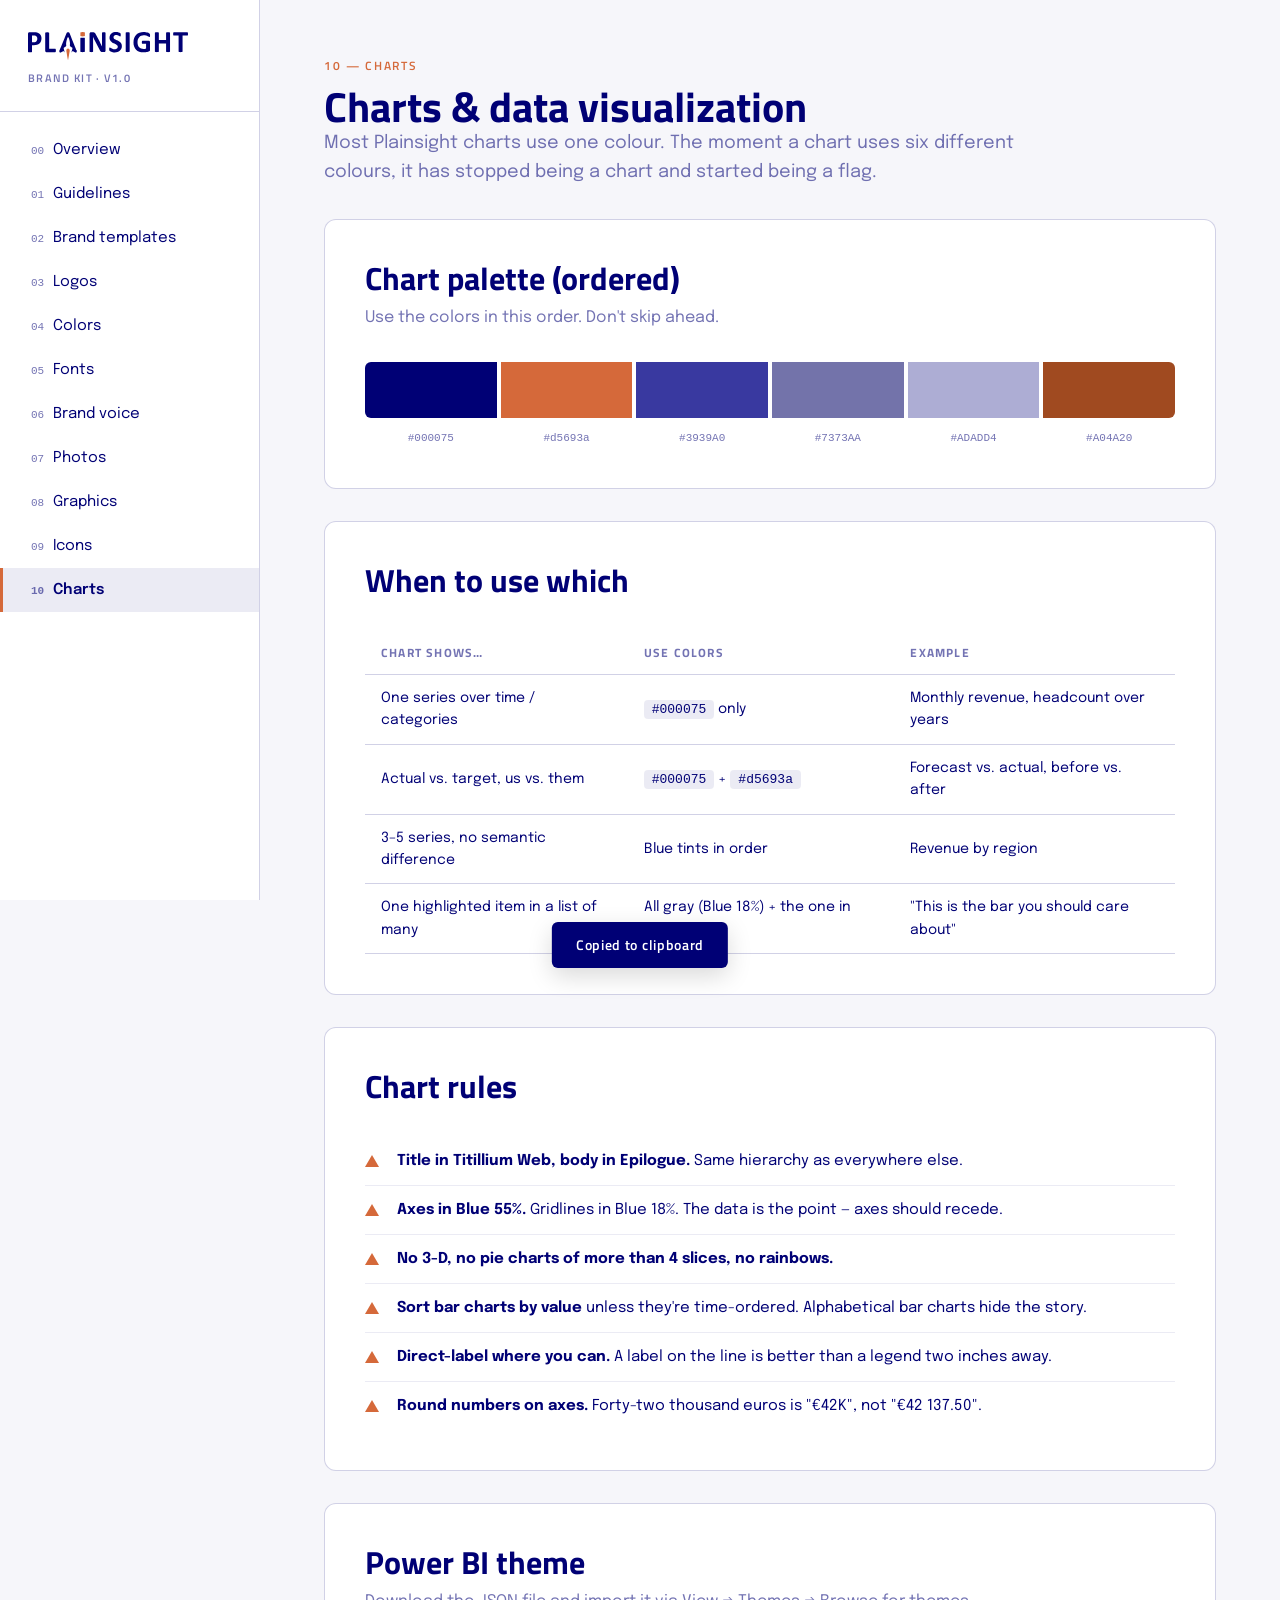
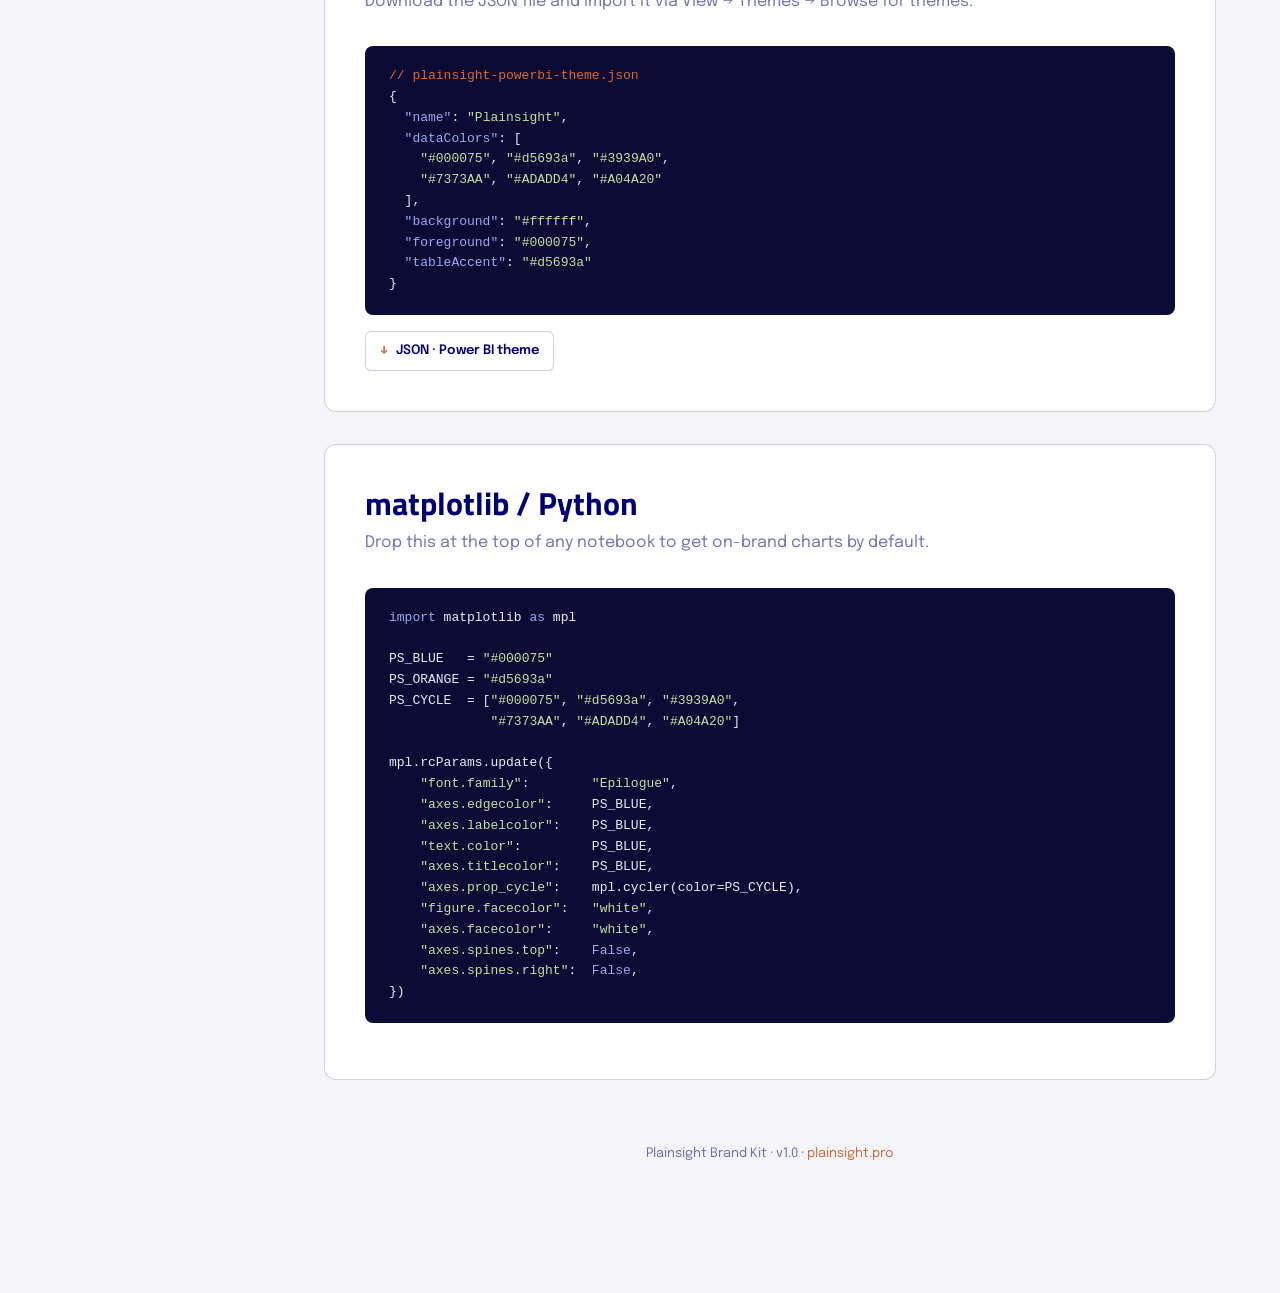
==== charts.html @ 7afa174c "Initial commit — Plainsight Brand Kit v1.0 Self-contained static site with 11 pages (overview, guide" ====
<!doctype html>
<html lang="en">
<head>
<meta charset="utf-8">
<meta name="viewport" content="width=device-width, initial-scale=1">
<title>Charts · Plainsight Brand Kit</title>
<link rel="preconnect" href="https://fonts.googleapis.com">
<link rel="preconnect" href="https://fonts.gstatic.com" crossorigin>
<link href="https://fonts.googleapis.com/css2?family=Titillium+Web:wght@400;600;700&family=Epilogue:wght@400;500;600;700&display=swap" rel="stylesheet">
<link rel="stylesheet" href="css/style.css">
<link rel="icon" href="assets/logos/plainsight-logo-blue.svg">
</head>
<body>
<div class="shell">

  <aside>
    <div class="brand">
      <a href="index.html"><img src="assets/logos/plainsight-logo-blue.svg" alt="Plainsight"></a>
      <small>Brand Kit · v1.0</small>
    </div>
    <nav>
        <a href="index.html"><span class="nav-num">00</span>Overview</a>
        <a href="guidelines.html"><span class="nav-num">01</span>Guidelines</a>
        <a href="templates.html"><span class="nav-num">02</span>Brand templates</a>
        <a href="logos.html"><span class="nav-num">03</span>Logos</a>
        <a href="colors.html"><span class="nav-num">04</span>Colors</a>
        <a href="fonts.html"><span class="nav-num">05</span>Fonts</a>
        <a href="voice.html"><span class="nav-num">06</span>Brand voice</a>
        <a href="photos.html"><span class="nav-num">07</span>Photos</a>
        <a href="graphics.html"><span class="nav-num">08</span>Graphics</a>
        <a href="icons.html"><span class="nav-num">09</span>Icons</a>
        <a href="charts.html" class="active"><span class="nav-num">10</span>Charts</a>
    </nav>
  </aside>

  <main>

    <span class="eyebrow">10 — Charts</span>
    <h1>Charts &amp; data visualization</h1>
    <p class="lead">Most Plainsight charts use one colour. The moment a chart uses six different colours, it has stopped being a chart and started being a flag.</p>

    <section>
      <div class="section-head">
        <h2>Chart palette (ordered)</h2>
        <p>Use the colors in this order. Don't skip ahead.</p>
      </div>

      <div class="chart-strip">
        <div style="background: #000075;"></div>
        <div style="background: #d5693a;"></div>
        <div style="background: #3939A0;"></div>
        <div style="background: #7373AA;"></div>
        <div style="background: #ADADD4;"></div>
        <div style="background: #A04A20;"></div>
      </div>
      <div class="chart-strip-labels">
        <div class="seq-label">#000075</div>
        <div class="seq-label">#d5693a</div>
        <div class="seq-label">#3939A0</div>
        <div class="seq-label">#7373AA</div>
        <div class="seq-label">#ADADD4</div>
        <div class="seq-label">#A04A20</div>
      </div>
    </section>

    <section>
      <div class="section-head">
        <h2>When to use which</h2>
      </div>

      <table class="brand-table">
        <thead><tr><th>Chart shows…</th><th>Use colors</th><th>Example</th></tr></thead>
        <tbody>
          <tr><td>One series over time / categories</td><td><code>#000075</code> only</td><td>Monthly revenue, headcount over years</td></tr>
          <tr><td>Actual vs. target, us vs. them</td><td><code>#000075</code> + <code>#d5693a</code></td><td>Forecast vs. actual, before vs. after</td></tr>
          <tr><td>3–5 series, no semantic difference</td><td>Blue tints in order</td><td>Revenue by region</td></tr>
          <tr><td>One highlighted item in a list of many</td><td>All gray (Blue 18%) + the one in Orange</td><td>"This is the bar you should care about"</td></tr>
        </tbody>
      </table>
    </section>

    <section>
      <div class="section-head">
        <h2>Chart rules</h2>
      </div>

      <ul class="rules">
        <li><b>Title in Titillium Web, body in Epilogue.</b> Same hierarchy as everywhere else.</li>
        <li><b>Axes in Blue 55%.</b> Gridlines in Blue 18%. The data is the point — axes should recede.</li>
        <li><b>No 3-D, no pie charts of more than 4 slices, no rainbows.</b></li>
        <li><b>Sort bar charts by value</b> unless they're time-ordered. Alphabetical bar charts hide the story.</li>
        <li><b>Direct-label where you can.</b> A label on the line is better than a legend two inches away.</li>
        <li><b>Round numbers on axes.</b> Forty-two thousand euros is "€42K", not "€42 137.50".</li>
      </ul>
    </section>

    <section>
      <div class="section-head">
        <h2>Power BI theme</h2>
        <p>Download the JSON file and import it via View → Themes → Browse for themes.</p>
      </div>

      <pre><span class="c">// plainsight-powerbi-theme.json</span>
{
  <span class="k">"name"</span>: <span class="s">"Plainsight"</span>,
  <span class="k">"dataColors"</span>: [
    <span class="s">"#000075"</span>, <span class="s">"#d5693a"</span>, <span class="s">"#3939A0"</span>,
    <span class="s">"#7373AA"</span>, <span class="s">"#ADADD4"</span>, <span class="s">"#A04A20"</span>
  ],
  <span class="k">"background"</span>: <span class="s">"#ffffff"</span>,
  <span class="k">"foreground"</span>: <span class="s">"#000075"</span>,
  <span class="k">"tableAccent"</span>: <span class="s">"#d5693a"</span>
}</pre>

      <div class="download-row">
        <a class="dl-chip" href="assets/templates/plainsight-powerbi-theme.json" download>JSON · Power BI theme</a>
      </div>
    </section>

    <section>
      <div class="section-head">
        <h2>matplotlib / Python</h2>
        <p>Drop this at the top of any notebook to get on-brand charts by default.</p>
      </div>

      <pre><span class="k">import</span> matplotlib <span class="k">as</span> mpl

PS_BLUE   = <span class="s">"#000075"</span>
PS_ORANGE = <span class="s">"#d5693a"</span>
PS_CYCLE  = [<span class="s">"#000075"</span>, <span class="s">"#d5693a"</span>, <span class="s">"#3939A0"</span>,
             <span class="s">"#7373AA"</span>, <span class="s">"#ADADD4"</span>, <span class="s">"#A04A20"</span>]

mpl.rcParams.update({
    <span class="s">"font.family"</span>:        <span class="s">"Epilogue"</span>,
    <span class="s">"axes.edgecolor"</span>:     PS_BLUE,
    <span class="s">"axes.labelcolor"</span>:    PS_BLUE,
    <span class="s">"text.color"</span>:         PS_BLUE,
    <span class="s">"axes.titlecolor"</span>:    PS_BLUE,
    <span class="s">"axes.prop_cycle"</span>:    mpl.cycler(color=PS_CYCLE),
    <span class="s">"figure.facecolor"</span>:   <span class="s">"white"</span>,
    <span class="s">"axes.facecolor"</span>:     <span class="s">"white"</span>,
    <span class="s">"axes.spines.top"</span>:    <span class="k">False</span>,
    <span class="s">"axes.spines.right"</span>:  <span class="k">False</span>,
})</pre>
    </section>

    <footer>
      Plainsight Brand Kit · v1.0 ·
      <a href="https://www.plainsight.pro" target="_blank" rel="noopener">plainsight.pro</a>
    </footer>
  </main>
</div>

<div class="toast" id="toast">Copied to clipboard</div>

<script>
  // Click-to-copy hex codes
  document.querySelectorAll('.swatch .hex').forEach(el => {
    el.addEventListener('click', async () => {
      const text = el.textContent.trim();
      try {
        await navigator.clipboard.writeText(text);
      } catch (e) {
        const ta = document.createElement('textarea');
        ta.value = text;
        document.body.appendChild(ta);
        ta.select();
        document.execCommand('copy');
        ta.remove();
      }
      const toast = document.getElementById('toast');
      toast.textContent = 'Copied ' + text;
      toast.classList.add('show');
      setTimeout(() => toast.classList.remove('show'), 1400);
    });
  });
</script>

</body>
</html>
---- css/style.css ----
/* ============================================================
   Plainsight Brand Kit — shared styles
   ============================================================ */

:root {
  --ps-blue: #000075;
  --ps-orange: #d5693a;
  --ps-cream: #fcf8f3;
  --ps-mist: #f6f6fa;
  --ps-white: #ffffff;
  --ps-blue-55: rgba(0, 0, 117, 0.55);
  --ps-blue-18: rgba(0, 0, 117, 0.18);
  --ps-blue-08: rgba(0, 0, 117, 0.08);
  --font-head: "Titillium Web", "Segoe UI", Arial, sans-serif;
  --font-body: "Epilogue", "Segoe UI", Arial, sans-serif;
  --font-mono: "SF Mono", "Menlo", "Consolas", monospace;
}

* { box-sizing: border-box; }
html, body { margin: 0; padding: 0; }

body {
  font-family: var(--font-body);
  color: var(--ps-blue);
  background: var(--ps-mist);
  font-size: 16px;
  line-height: 1.6;
  -webkit-font-smoothing: antialiased;
}

/* ---------- layout shell ---------- */
.shell {
  display: grid;
  grid-template-columns: 260px 1fr;
  min-height: 100vh;
}

aside {
  background: var(--ps-white);
  border-right: 1px solid var(--ps-blue-18);
  padding: 32px 0;
  position: sticky;
  top: 0;
  height: 100vh;
  overflow-y: auto;
}

aside .brand {
  padding: 0 28px 24px;
  border-bottom: 1px solid var(--ps-blue-18);
  margin-bottom: 16px;
}

aside .brand a { display: block; text-decoration: none; }
aside .brand img { width: 160px; display: block; }
aside .brand small {
  display: block;
  font-family: var(--font-head);
  font-size: 11px;
  font-weight: 600;
  letter-spacing: 0.12em;
  text-transform: uppercase;
  color: var(--ps-blue-55);
  margin-top: 10px;
}

aside nav a {
  display: block;
  padding: 10px 28px;
  color: var(--ps-blue);
  text-decoration: none;
  font-size: 15px;
  border-left: 3px solid transparent;
  transition: background 0.15s, border-color 0.15s;
}
aside nav a:hover { background: var(--ps-blue-08); }
aside nav a.active {
  background: var(--ps-blue-08);
  border-left-color: var(--ps-orange);
  font-weight: 600;
}
aside nav .nav-num {
  display: inline-block;
  width: 22px;
  font-family: var(--font-mono);
  font-size: 11px;
  color: var(--ps-blue-55);
}

main {
  padding: 56px 64px 96px;
  max-width: 1100px;
}

/* ---------- typography ---------- */
h1, h2, h3, h4, h5, h6 {
  font-family: var(--font-head);
  color: var(--ps-blue);
  margin: 0;
  font-weight: 700;
}
h1 { font-size: 42px; line-height: 1.1; }
h2 { font-size: 32px; line-height: 1.15; }
h3 { font-size: 24px; line-height: 1.2; }
h4 { font-size: 20px; line-height: 1.25; }

p { margin: 0 0 16px; }
a { color: var(--ps-orange); }
a:hover { text-decoration: none; }

.lead {
  font-size: 18px;
  color: var(--ps-blue-55);
  margin-bottom: 32px;
  max-width: 720px;
}

.eyebrow {
  font-family: var(--font-head);
  font-size: 12px;
  font-weight: 600;
  letter-spacing: 0.14em;
  text-transform: uppercase;
  color: var(--ps-orange);
  display: block;
  margin-bottom: 8px;
}

/* ---------- section ---------- */
section {
  background: var(--ps-white);
  border-radius: 12px;
  padding: 40px;
  margin-bottom: 32px;
  border: 1px solid var(--ps-blue-18);
}
.section-head { margin-bottom: 32px; }
.section-head h2 { margin-bottom: 8px; }
.section-head p { color: var(--ps-blue-55); max-width: 720px; }

/* ---------- grids ---------- */
.grid { display: grid; gap: 20px; }
.grid-2 { grid-template-columns: repeat(2, 1fr); }
.grid-3 { grid-template-columns: repeat(3, 1fr); }
.grid-4 { grid-template-columns: repeat(4, 1fr); }
@media (max-width: 900px) {
  .grid-3, .grid-4 { grid-template-columns: repeat(2, 1fr); }
  main { padding: 32px; }
  .shell { grid-template-columns: 1fr; }
  aside { position: static; height: auto; }
}

/* ---------- color swatches ---------- */
.swatch {
  border-radius: 10px;
  overflow: hidden;
  border: 1px solid var(--ps-blue-18);
  background: var(--ps-white);
}
.swatch .chip { height: 140px; }
.swatch .meta { padding: 16px 18px; }
.swatch .name { font-family: var(--font-head); font-weight: 700; font-size: 16px; margin-bottom: 4px; }
.swatch .hex {
  font-family: var(--font-mono);
  font-size: 13px;
  color: var(--ps-blue-55);
  cursor: copy;
  user-select: all;
}
.swatch .role { font-size: 13px; color: var(--ps-blue-55); margin-top: 6px; line-height: 1.4; }

/* ---------- card panels ---------- */
.card {
  border: 1px solid var(--ps-blue-18);
  border-radius: 10px;
  padding: 32px;
  background: var(--ps-white);
}
.card-cream { background: var(--ps-cream); }
.card-mist { background: var(--ps-mist); }
.card-blue { background: var(--ps-blue); color: var(--ps-white); border-color: var(--ps-blue); }

/* ---------- logo display ---------- */
.logo-card {
  border: 1px solid var(--ps-blue-18);
  border-radius: 10px;
  padding: 32px;
  display: flex;
  flex-direction: column;
  align-items: center;
  justify-content: center;
  gap: 16px;
  min-height: 220px;
  text-align: center;
}
.logo-card.on-blue { background: var(--ps-blue); color: var(--ps-white); border-color: var(--ps-blue); }
.logo-card.on-cream { background: var(--ps-cream); }
.logo-card.on-white { background: var(--ps-white); }
.logo-card.on-mist { background: var(--ps-mist); }
.logo-card img { max-width: 220px; height: auto; }
.logo-card .label {
  font-family: var(--font-head);
  font-size: 12px;
  font-weight: 600;
  letter-spacing: 0.12em;
  text-transform: uppercase;
  color: inherit;
  opacity: 0.7;
}

/* ---------- type spec ---------- */
.type-spec {
  border: 1px solid var(--ps-blue-18);
  border-radius: 10px;
  padding: 28px;
  margin-bottom: 16px;
}
.type-spec .label-row {
  display: flex;
  gap: 28px;
  margin-bottom: 16px;
  font-size: 12px;
  color: var(--ps-blue-55);
}
.type-spec .label-row b { display: block; font-weight: 600; color: var(--ps-blue); margin-bottom: 2px; }
.type-spec.head-sample .sample { font-family: var(--font-head); font-weight: 700; color: var(--ps-blue); }
.type-spec.body-sample .sample { font-family: var(--font-body); color: var(--ps-blue); }
.type-spec.body-sample .sample.italic { font-style: italic; }

/* ---------- graphics ---------- */
.graphic-card {
  border: 1px solid var(--ps-blue-18);
  border-radius: 10px;
  padding: 32px;
  background: var(--ps-cream);
  display: flex;
  align-items: center;
  justify-content: center;
  min-height: 240px;
}
.graphic-card.dark { background: var(--ps-blue); }
.graphic-card.white { background: var(--ps-white); }
.graphic-card img { max-height: 180px; max-width: 100%; }
.graphic-card.tri img { max-height: 140px; }
.graphic-caption {
  font-family: var(--font-head);
  font-size: 12px;
  font-weight: 600;
  letter-spacing: 0.1em;
  text-transform: uppercase;
  color: var(--ps-blue-55);
  text-align: center;
  margin-top: 12px;
}

/* ---------- rules list ---------- */
ul.rules { padding-left: 0; list-style: none; margin: 0; }
ul.rules li {
  position: relative;
  padding: 12px 0 12px 32px;
  border-bottom: 1px solid var(--ps-blue-08);
  font-size: 15px;
}
ul.rules li:last-child { border-bottom: none; }
ul.rules li::before {
  content: "";
  position: absolute;
  left: 0;
  top: 18px;
  width: 0;
  height: 0;
  border-left: 7px solid transparent;
  border-right: 7px solid transparent;
  border-bottom: 12px solid var(--ps-orange);
}
ul.rules li b { color: var(--ps-blue); font-weight: 700; }

/* ---------- do / dont ---------- */
.dodont { display: grid; grid-template-columns: 1fr 1fr; gap: 16px; }
.dodont .col { border-radius: 10px; padding: 24px; }
.dodont .col.do { background: rgba(0, 0, 117, 0.04); border-left: 4px solid var(--ps-blue); }
.dodont .col.dont { background: rgba(213, 105, 58, 0.06); border-left: 4px solid var(--ps-orange); }
.dodont h4 {
  font-size: 14px;
  text-transform: uppercase;
  letter-spacing: 0.1em;
  margin-bottom: 12px;
}
.dodont .do h4 { color: var(--ps-blue); }
.dodont .dont h4 { color: var(--ps-orange); }
.dodont ul { margin: 0; padding-left: 18px; font-size: 14px; }
.dodont li { margin-bottom: 6px; }

/* ---------- brand voice ---------- */
.voice-pair {
  display: grid;
  grid-template-columns: 1fr 1fr;
  gap: 0;
  border: 1px solid var(--ps-blue-18);
  border-radius: 10px;
  overflow: hidden;
  margin-bottom: 16px;
}
.voice-pair > div { padding: 20px 24px; }
.voice-pair .we-do { background: var(--ps-white); border-right: 1px solid var(--ps-blue-18); }
.voice-pair .we-dont { background: var(--ps-mist); }
.voice-pair .tag {
  font-family: var(--font-head);
  font-size: 11px;
  font-weight: 700;
  letter-spacing: 0.14em;
  text-transform: uppercase;
  display: block;
  margin-bottom: 8px;
}
.voice-pair .we-do .tag { color: var(--ps-blue); }
.voice-pair .we-dont .tag { color: var(--ps-orange); }
.voice-pair p { margin: 0; font-size: 15px; }
.voice-pair p.example { color: var(--ps-blue-55); font-style: italic; margin-top: 6px; }

/* ---------- charts ---------- */
.chart-strip {
  display: flex;
  gap: 4px;
  height: 56px;
  border-radius: 6px;
  overflow: hidden;
  margin-bottom: 12px;
}
.chart-strip > div { flex: 1; }
.chart-strip-labels { display: flex; gap: 4px; }
.chart-strip-labels .seq-label {
  font-family: var(--font-mono);
  font-size: 11px;
  color: var(--ps-blue-55);
  flex: 1;
  text-align: center;
}

/* ---------- table ---------- */
table.brand-table {
  width: 100%;
  border-collapse: collapse;
  font-size: 14px;
}
table.brand-table th, table.brand-table td {
  text-align: left;
  padding: 12px 16px;
  border-bottom: 1px solid var(--ps-blue-18);
}
table.brand-table th {
  font-family: var(--font-head);
  font-weight: 700;
  font-size: 12px;
  text-transform: uppercase;
  letter-spacing: 0.1em;
  color: var(--ps-blue-55);
}
table.brand-table code {
  font-family: var(--font-mono);
  font-size: 13px;
  color: var(--ps-blue);
  background: var(--ps-blue-08);
  padding: 2px 8px;
  border-radius: 4px;
}

/* ---------- code blocks ---------- */
pre {
  background: #0a0a35;
  color: #e8eafa;
  padding: 20px 24px;
  border-radius: 8px;
  font-family: var(--font-mono);
  font-size: 13px;
  line-height: 1.6;
  overflow-x: auto;
  margin: 16px 0;
}
pre .c { color: #d5693a; }
pre .k { color: #9da7ee; }
pre .s { color: #c0e0a0; }

/* ---------- hero ---------- */
.hero {
  background: linear-gradient(135deg, var(--ps-blue) 0%, #1a1a8a 100%);
  color: var(--ps-white);
  padding: 64px 56px;
  border-radius: 12px;
  margin-bottom: 32px;
  position: relative;
  overflow: hidden;
}
.hero::before {
  content: "";
  position: absolute;
  right: -40px;
  bottom: -40px;
  width: 280px;
  height: 280px;
  background-image: url('../assets/graphics/rocket-diagonal.png');
  background-size: contain;
  background-repeat: no-repeat;
  background-position: bottom right;
  opacity: 0.5;
}
.hero h1 {
  color: var(--ps-white);
  font-size: 56px;
  line-height: 1;
  margin-bottom: 12px;
  max-width: 700px;
}
.hero p {
  font-family: var(--font-body);
  font-size: 18px;
  color: rgba(255,255,255,0.8);
  max-width: 600px;
  margin-bottom: 24px;
}
.hero .meta {
  font-family: var(--font-head);
  font-size: 12px;
  font-weight: 600;
  letter-spacing: 0.16em;
  text-transform: uppercase;
  color: var(--ps-orange);
  margin-bottom: 16px;
}
.hero .pill {
  display: inline-block;
  background: var(--ps-orange);
  color: var(--ps-white);
  font-family: var(--font-head);
  font-weight: 600;
  font-size: 13px;
  padding: 8px 16px;
  border-radius: 4px;
  letter-spacing: 0.04em;
}

/* ---------- download chips ---------- */
.download-row {
  display: flex;
  flex-wrap: wrap;
  gap: 8px;
  margin-top: 16px;
}
.dl-chip {
  display: inline-flex;
  align-items: center;
  gap: 8px;
  padding: 8px 14px;
  border: 1px solid var(--ps-blue-18);
  border-radius: 6px;
  text-decoration: none;
  color: var(--ps-blue);
  font-size: 13px;
  font-weight: 600;
  background: var(--ps-white);
  font-family: var(--font-body);
  transition: background 0.15s, border-color 0.15s;
}
.dl-chip:hover { background: var(--ps-blue-08); border-color: var(--ps-blue-55); }
.dl-chip::before { content: "↓"; font-size: 14px; color: var(--ps-orange); }

/* ---------- toast ---------- */
.toast {
  position: fixed;
  bottom: 32px;
  left: 50%;
  transform: translateX(-50%) translateY(100px);
  background: var(--ps-blue);
  color: var(--ps-white);
  padding: 12px 24px;
  border-radius: 6px;
  font-family: var(--font-head);
  font-weight: 600;
  font-size: 14px;
  letter-spacing: 0.05em;
  box-shadow: 0 8px 24px rgba(0,0,0,0.15);
  transition: transform 0.3s ease;
  z-index: 1000;
  pointer-events: none;
}
.toast.show { transform: translateX(-50%) translateY(0); }

/* ---------- footer ---------- */
footer {
  text-align: center;
  padding: 32px;
  font-size: 13px;
  color: var(--ps-blue-55);
}
footer a { color: var(--ps-orange); text-decoration: none; }
footer a:hover { text-decoration: underline; }

/* ---------- photo library (masonry) ---------- */
.photo-grid {
  column-count: 3;
  column-gap: 16px;
}
@media (max-width: 900px) {
  .photo-grid { column-count: 2; }
}
@media (max-width: 600px) {
  .photo-grid { column-count: 1; }
}
.photo-card {
  display: block;
  position: relative;
  break-inside: avoid;
  margin: 0 0 16px;
  border-radius: 10px;
  overflow: hidden;
  border: 1px solid var(--ps-blue-18);
  background: var(--ps-white);
  text-decoration: none;
  color: var(--ps-blue);
  transition: border-color 0.15s, transform 0.15s;
}
.photo-card:hover {
  border-color: var(--ps-orange);
  transform: translateY(-2px);
}
.photo-card img {
  display: block;
  width: 100%;
  height: auto;
}
.photo-card .photo-meta {
  display: flex;
  align-items: center;
  justify-content: space-between;
  gap: 12px;
  padding: 10px 14px;
  font-family: var(--font-head);
  font-size: 11px;
  font-weight: 600;
  letter-spacing: 0.1em;
  text-transform: uppercase;
}
.photo-card .photo-tag {
  color: var(--ps-orange);
}
.photo-card .photo-view {
  color: var(--ps-blue-55);
}
.photo-card:hover .photo-view {
  color: var(--ps-blue);
}

/* ---------- index card grid ---------- */
.index-grid {
  display: grid;
  grid-template-columns: repeat(2, 1fr);
  gap: 20px;
}
.index-card {
  background: var(--ps-white);
  border: 1px solid var(--ps-blue-18);
  border-radius: 12px;
  padding: 32px;
  text-decoration: none;
  color: var(--ps-blue);
  display: block;
  transition: border-color 0.15s, transform 0.15s;
}
.index-card:hover {
  border-color: var(--ps-orange);
  transform: translateY(-2px);
}
.index-card .num {
  font-family: var(--font-mono);
  font-size: 12px;
  color: var(--ps-orange);
  font-weight: 600;
  letter-spacing: 0.1em;
}
.index-card h3 {
  font-size: 22px;
  margin: 8px 0;
}
.index-card p {
  font-size: 14px;
  color: var(--ps-blue-55);
  margin: 0;
}
@media (max-width: 700px) {
  .index-grid { grid-template-columns: 1fr; }
}
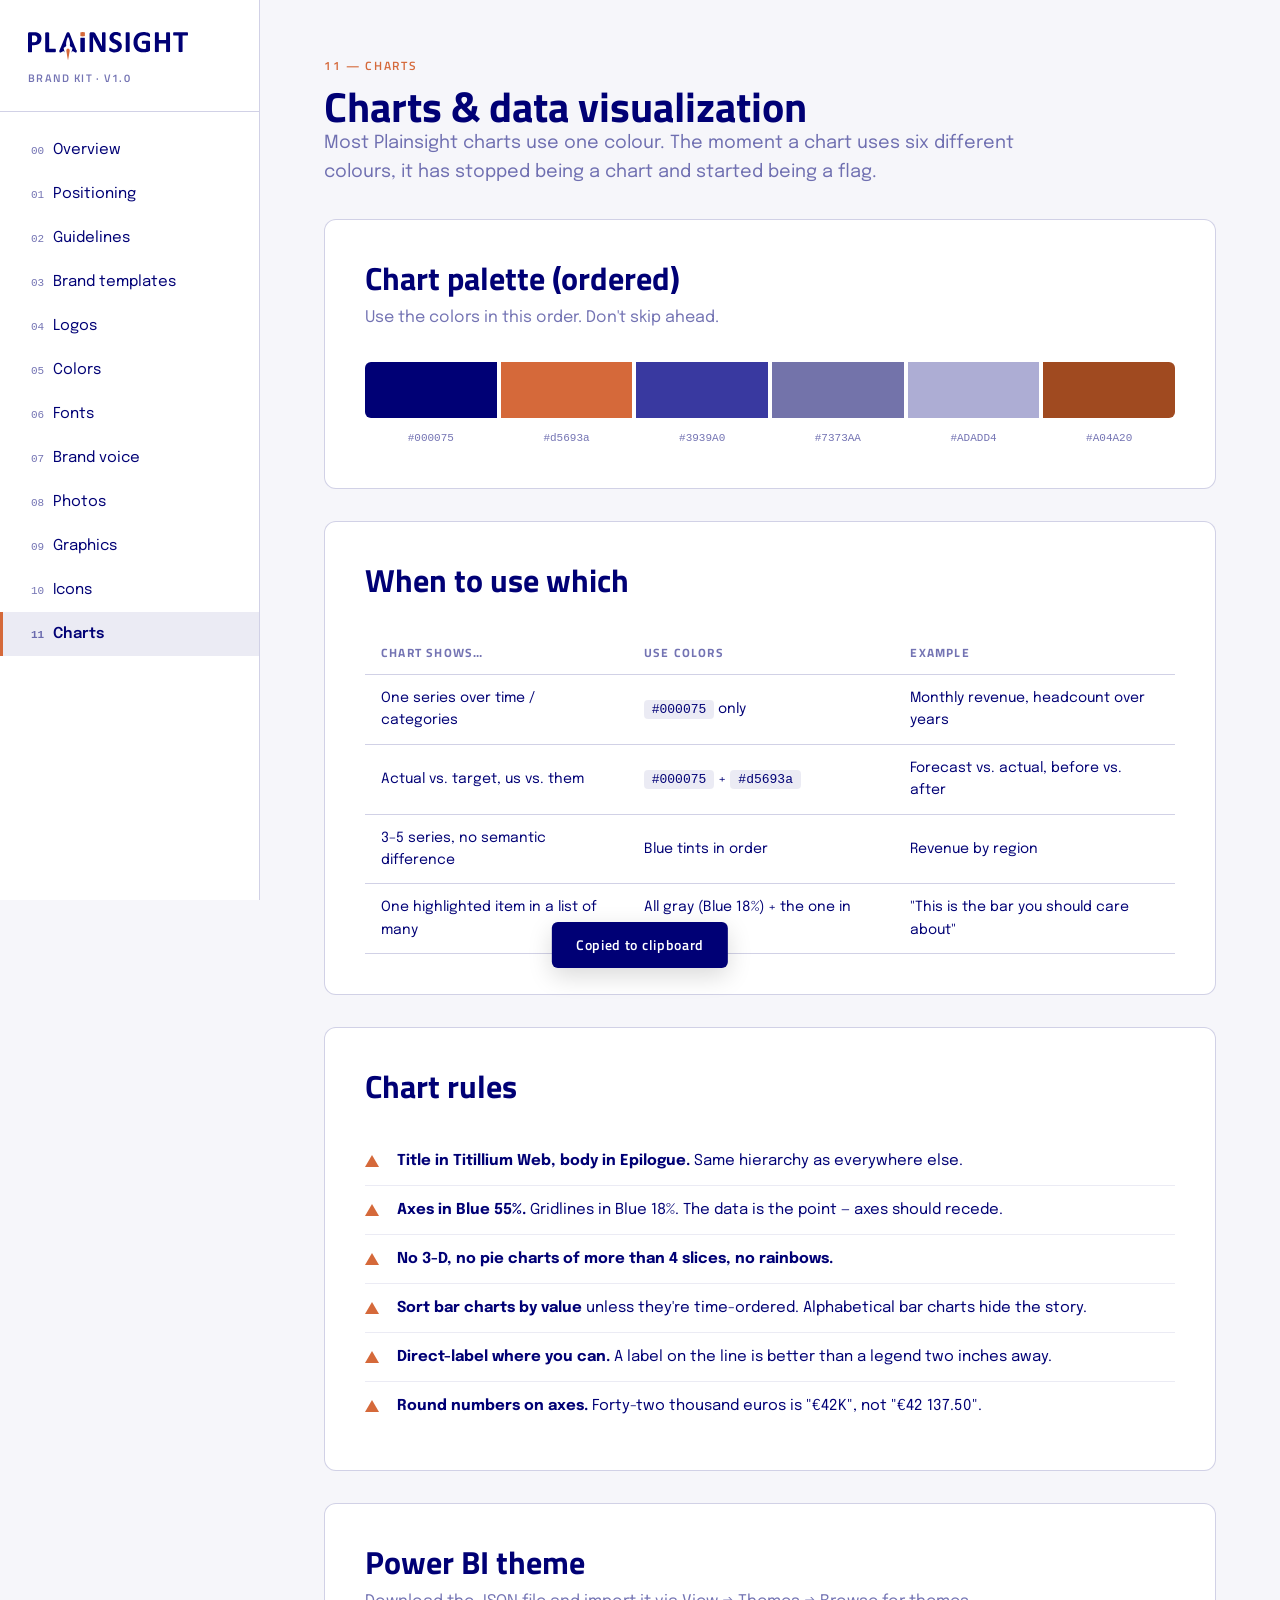
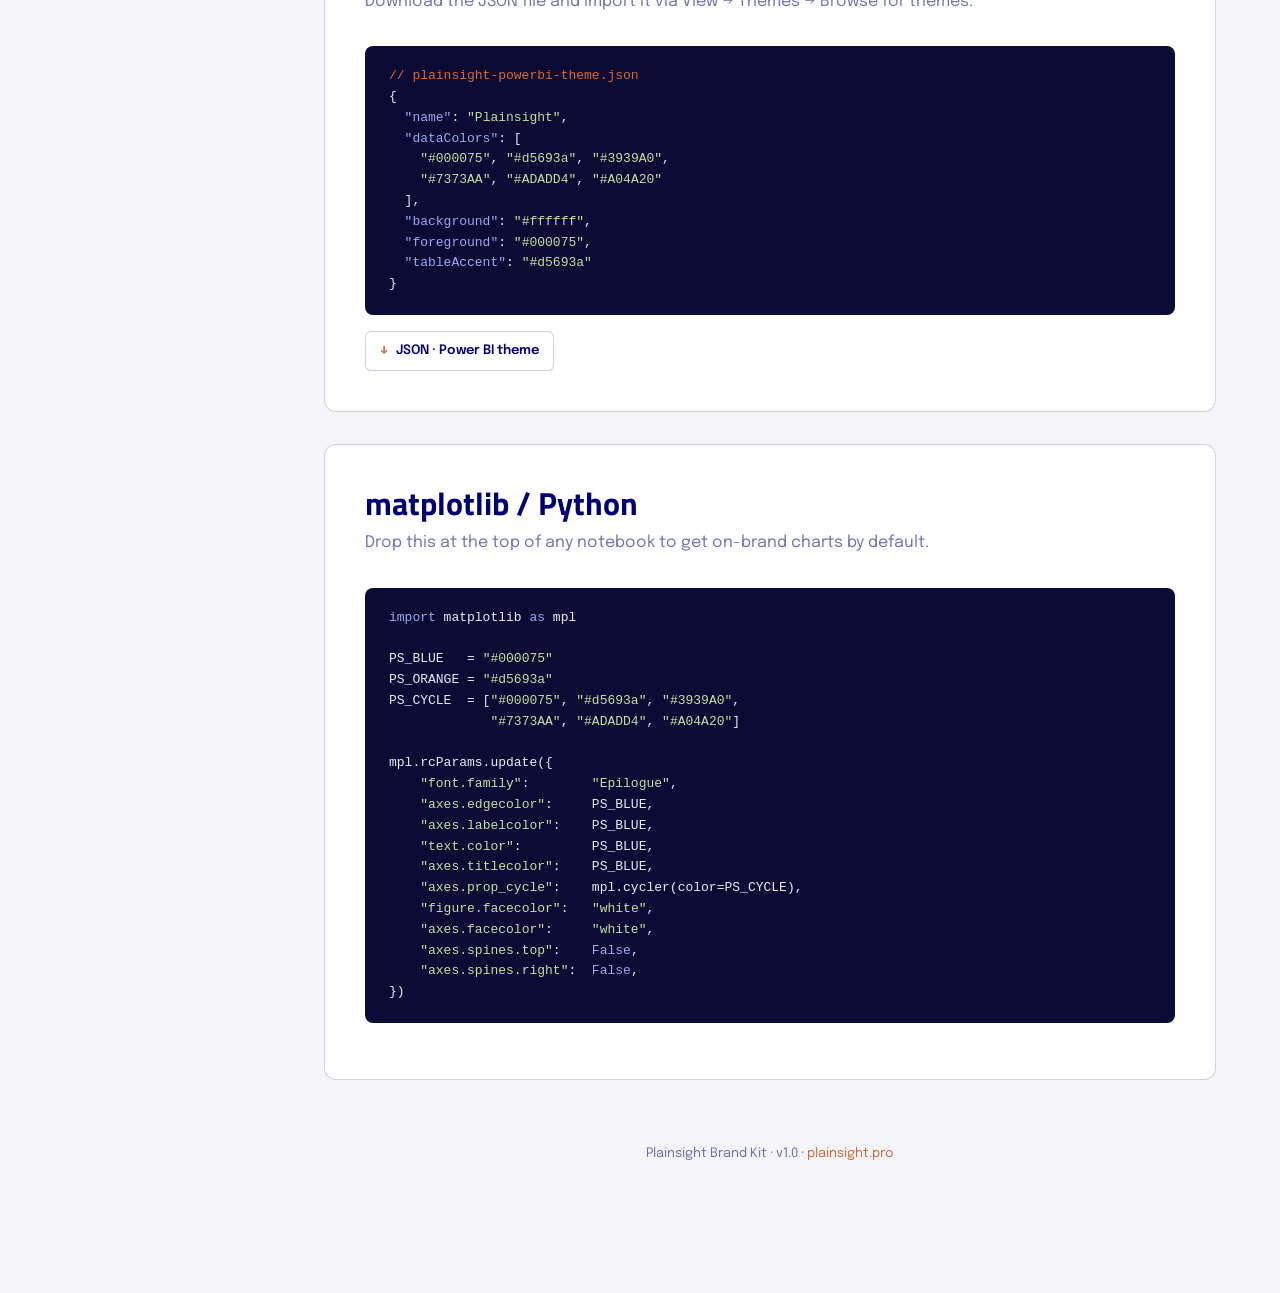
==== commit 668f152a: "Add brand positioning page and renumber all sections New positioning.html (01) with value propositio" ====
--- a/charts.html
+++ b/charts.html
@@ -20,22 +20,23 @@
     </div>
     <nav>
         <a href="index.html"><span class="nav-num">00</span>Overview</a>
-        <a href="guidelines.html"><span class="nav-num">01</span>Guidelines</a>
-        <a href="templates.html"><span class="nav-num">02</span>Brand templates</a>
-        <a href="logos.html"><span class="nav-num">03</span>Logos</a>
-        <a href="colors.html"><span class="nav-num">04</span>Colors</a>
-        <a href="fonts.html"><span class="nav-num">05</span>Fonts</a>
-        <a href="voice.html"><span class="nav-num">06</span>Brand voice</a>
-        <a href="photos.html"><span class="nav-num">07</span>Photos</a>
-        <a href="graphics.html"><span class="nav-num">08</span>Graphics</a>
-        <a href="icons.html"><span class="nav-num">09</span>Icons</a>
-        <a href="charts.html" class="active"><span class="nav-num">10</span>Charts</a>
+        <a href="positioning.html"><span class="nav-num">01</span>Positioning</a>
+        <a href="guidelines.html"><span class="nav-num">02</span>Guidelines</a>
+        <a href="templates.html"><span class="nav-num">03</span>Brand templates</a>
+        <a href="logos.html"><span class="nav-num">04</span>Logos</a>
+        <a href="colors.html"><span class="nav-num">05</span>Colors</a>
+        <a href="fonts.html"><span class="nav-num">06</span>Fonts</a>
+        <a href="voice.html"><span class="nav-num">07</span>Brand voice</a>
+        <a href="photos.html"><span class="nav-num">08</span>Photos</a>
+        <a href="graphics.html"><span class="nav-num">09</span>Graphics</a>
+        <a href="icons.html"><span class="nav-num">10</span>Icons</a>
+        <a href="charts.html" class="active"><span class="nav-num">11</span>Charts</a>
     </nav>
   </aside>
 
   <main>
 
-    <span class="eyebrow">10 — Charts</span>
+    <span class="eyebrow">11 — Charts</span>
     <h1>Charts &amp; data visualization</h1>
     <p class="lead">Most Plainsight charts use one colour. The moment a chart uses six different colours, it has stopped being a chart and started being a flag.</p>
 
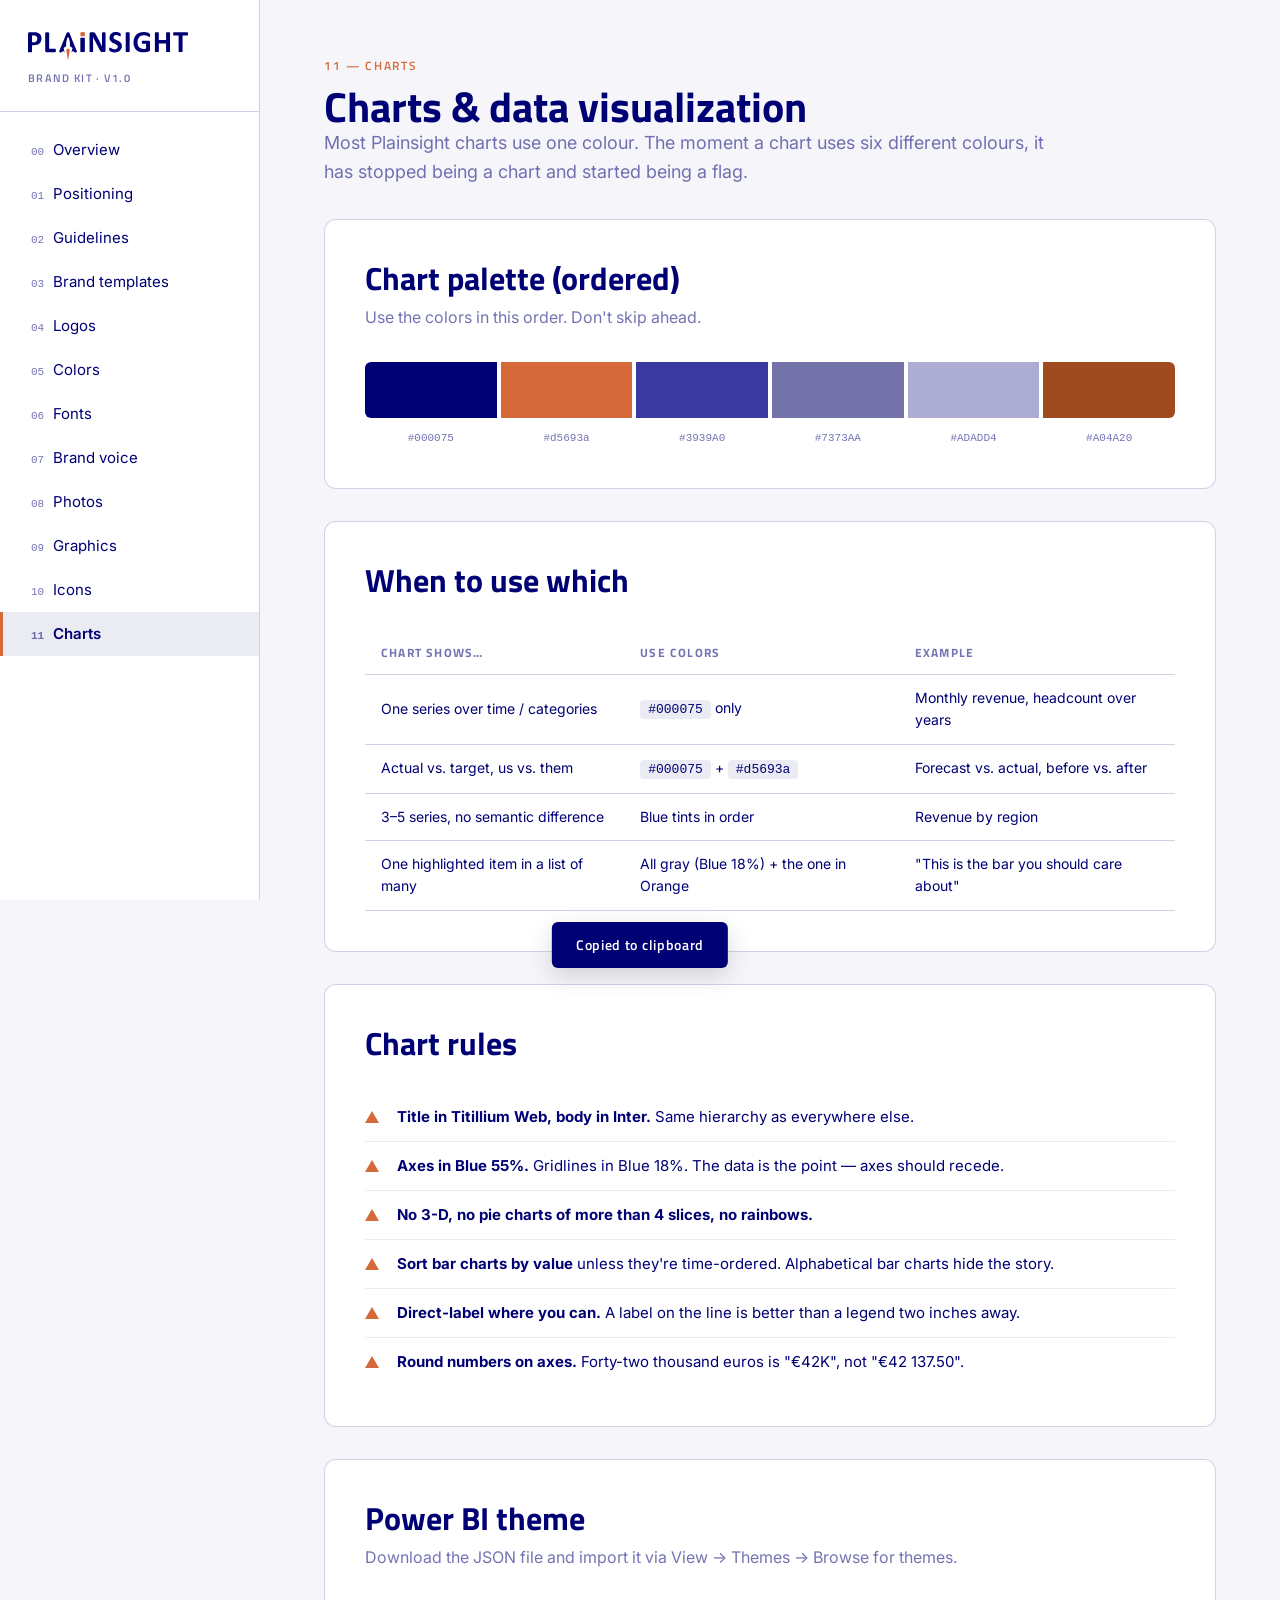
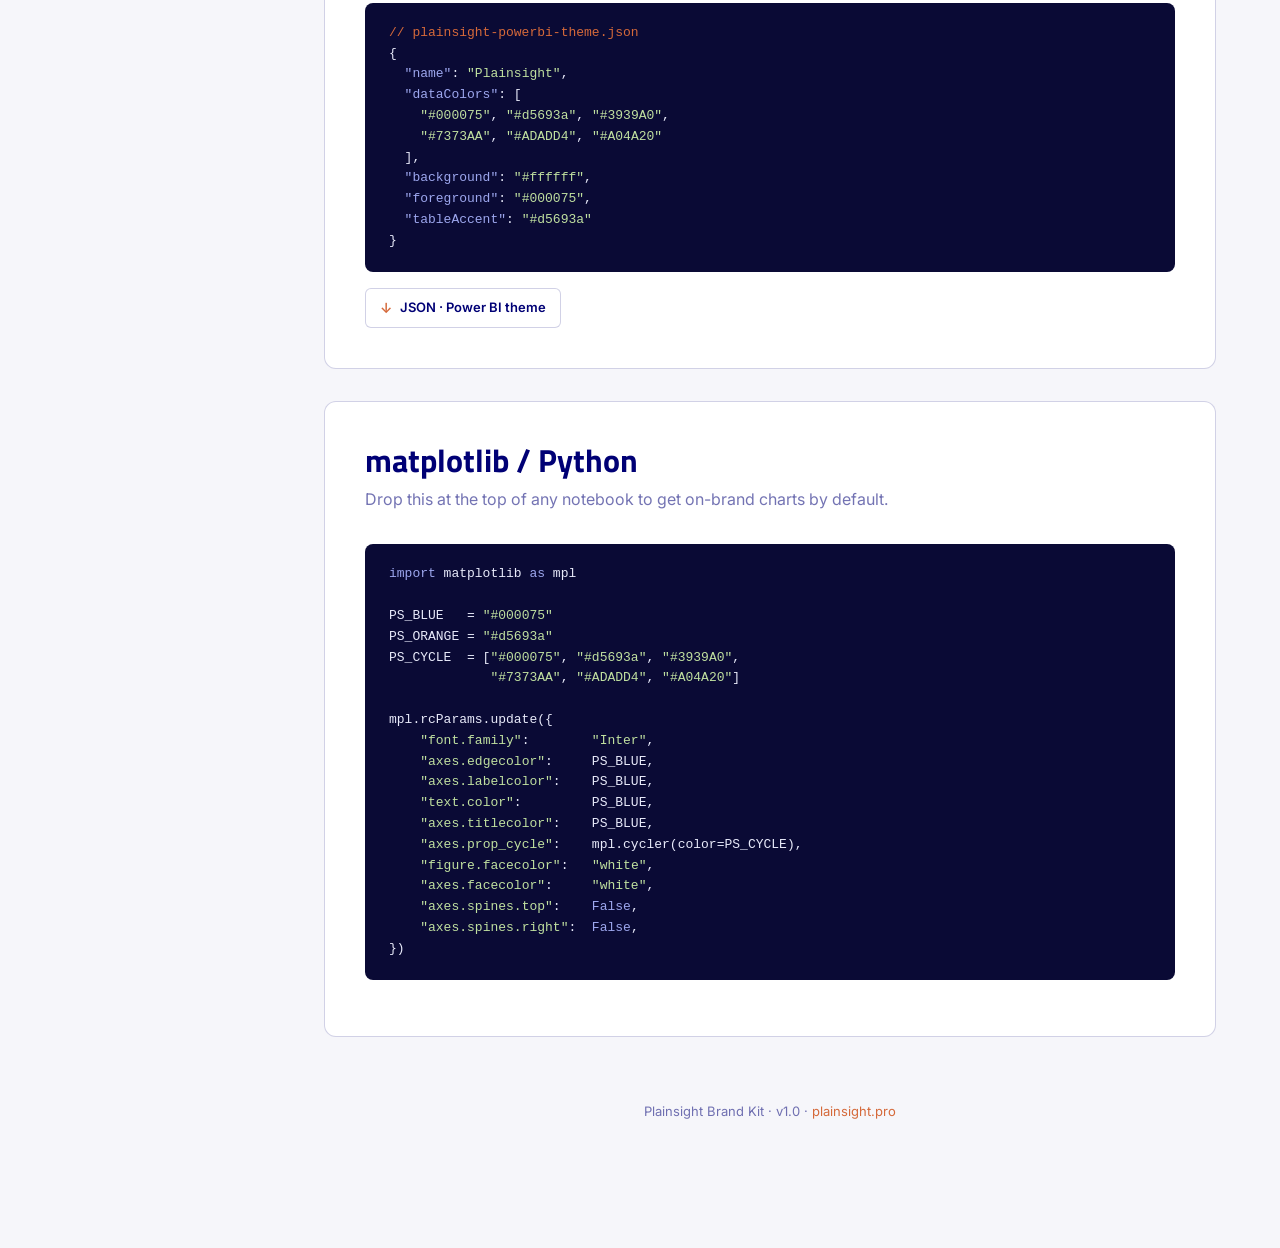
==== commit 458d07c3: "Apply Bo's rulings: Inter as body font, PPT template link, voice rules - Body font: Epilogue replace" ====
--- a/charts.html
+++ b/charts.html
@@ -6,7 +6,7 @@
 <title>Charts · Plainsight Brand Kit</title>
 <link rel="preconnect" href="https://fonts.googleapis.com">
 <link rel="preconnect" href="https://fonts.gstatic.com" crossorigin>
-<link href="https://fonts.googleapis.com/css2?family=Titillium+Web:wght@400;600;700&family=Epilogue:wght@400;500;600;700&display=swap" rel="stylesheet">
+<link href="https://fonts.googleapis.com/css2?family=Titillium+Web:wght@400;600;700&family=Inter:wght@400;500;600;700&display=swap" rel="stylesheet">
 <link rel="stylesheet" href="css/style.css">
 <link rel="icon" href="assets/logos/plainsight-logo-blue.svg">
 </head>
@@ -86,7 +86,7 @@
       </div>
 
       <ul class="rules">
-        <li><b>Title in Titillium Web, body in Epilogue.</b> Same hierarchy as everywhere else.</li>
+        <li><b>Title in Titillium Web, body in Inter.</b> Same hierarchy as everywhere else.</li>
         <li><b>Axes in Blue 55%.</b> Gridlines in Blue 18%. The data is the point — axes should recede.</li>
         <li><b>No 3-D, no pie charts of more than 4 slices, no rainbows.</b></li>
         <li><b>Sort bar charts by value</b> unless they're time-ordered. Alphabetical bar charts hide the story.</li>
@@ -132,7 +132,7 @@
              <span class="s">"#7373AA"</span>, <span class="s">"#ADADD4"</span>, <span class="s">"#A04A20"</span>]
 
 mpl.rcParams.update({
-    <span class="s">"font.family"</span>:        <span class="s">"Epilogue"</span>,
+    <span class="s">"font.family"</span>:        <span class="s">"Inter"</span>,
     <span class="s">"axes.edgecolor"</span>:     PS_BLUE,
     <span class="s">"axes.labelcolor"</span>:    PS_BLUE,
     <span class="s">"text.color"</span>:         PS_BLUE,
--- a/css/style.css
+++ b/css/style.css
@@ -12,7 +12,7 @@
   --ps-blue-18: rgba(0, 0, 117, 0.18);
   --ps-blue-08: rgba(0, 0, 117, 0.08);
   --font-head: "Titillium Web", "Segoe UI", Arial, sans-serif;
-  --font-body: "Epilogue", "Segoe UI", Arial, sans-serif;
+  --font-body: "Inter", "Segoe UI", Arial, sans-serif;
   --font-mono: "SF Mono", "Menlo", "Consolas", monospace;
 }
 
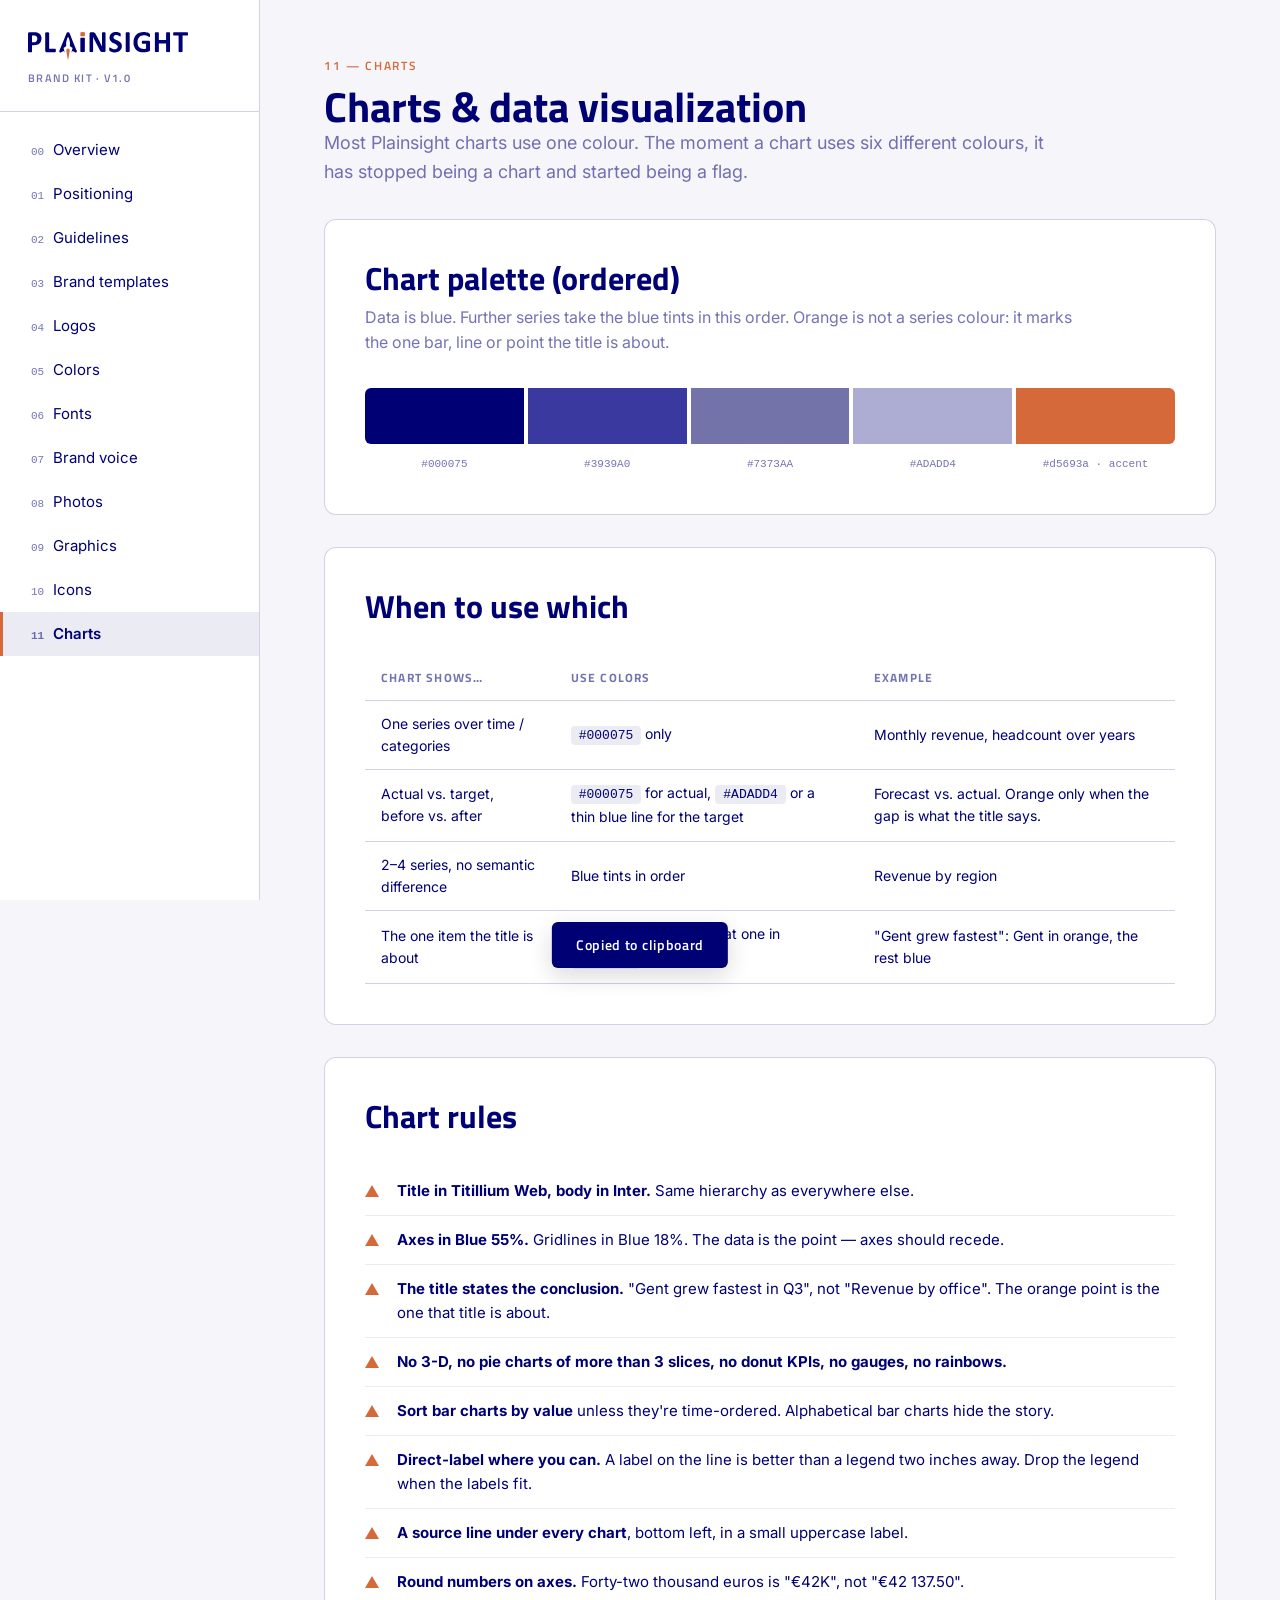
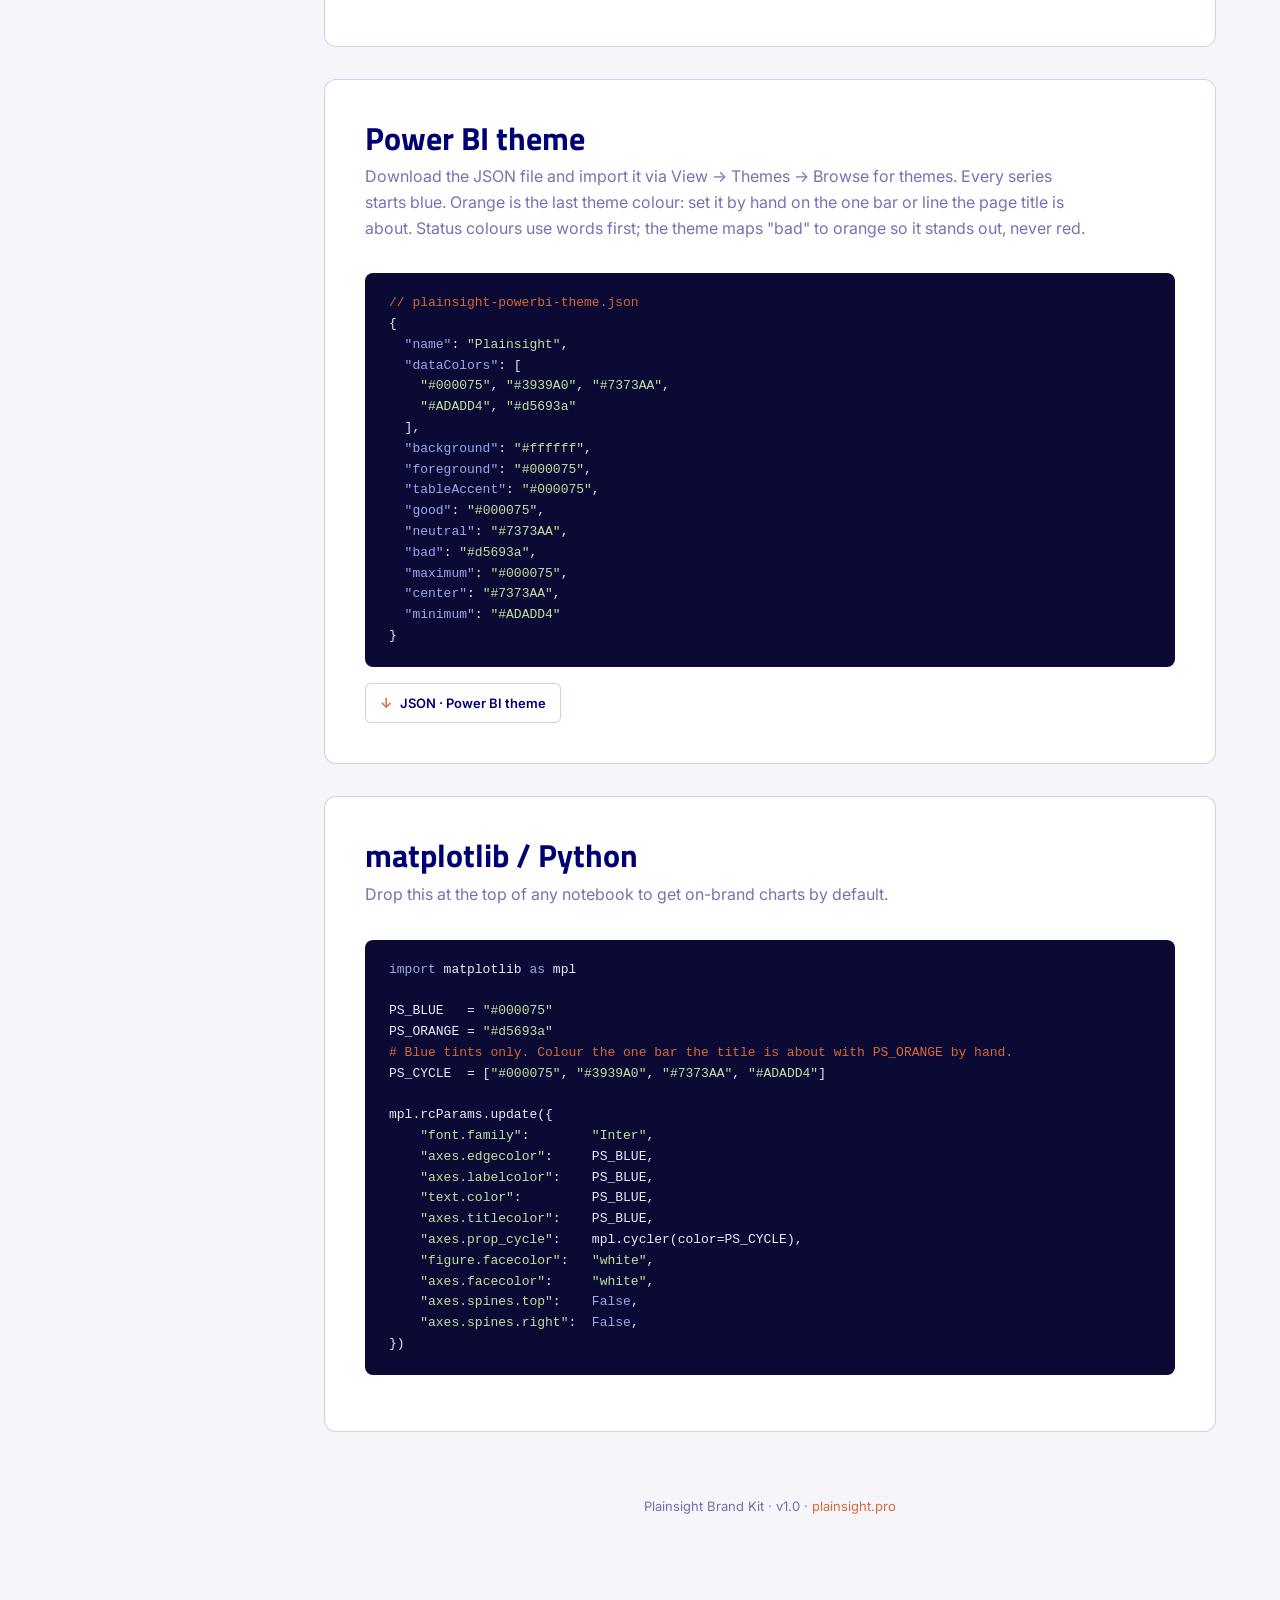
==== commit cf890428: "brand-kit v1.5.0: never look like AI, real team photos, chart palette Generated proposals, decks and" ====
--- a/charts.html
+++ b/charts.html
@@ -43,24 +43,22 @@
     <section>
       <div class="section-head">
         <h2>Chart palette (ordered)</h2>
-        <p>Use the colors in this order. Don't skip ahead.</p>
+        <p>Data is blue. Further series take the blue tints in this order. Orange is not a series colour: it marks the one bar, line or point the title is about.</p>
       </div>
 
       <div class="chart-strip">
         <div style="background: #000075;"></div>
-        <div style="background: #d5693a;"></div>
         <div style="background: #3939A0;"></div>
         <div style="background: #7373AA;"></div>
         <div style="background: #ADADD4;"></div>
-        <div style="background: #A04A20;"></div>
+        <div style="background: #d5693a;"></div>
       </div>
       <div class="chart-strip-labels">
         <div class="seq-label">#000075</div>
-        <div class="seq-label">#d5693a</div>
         <div class="seq-label">#3939A0</div>
         <div class="seq-label">#7373AA</div>
         <div class="seq-label">#ADADD4</div>
-        <div class="seq-label">#A04A20</div>
+        <div class="seq-label">#d5693a · accent</div>
       </div>
     </section>
 
@@ -73,9 +71,9 @@
         <thead><tr><th>Chart shows…</th><th>Use colors</th><th>Example</th></tr></thead>
         <tbody>
           <tr><td>One series over time / categories</td><td><code>#000075</code> only</td><td>Monthly revenue, headcount over years</td></tr>
-          <tr><td>Actual vs. target, us vs. them</td><td><code>#000075</code> + <code>#d5693a</code></td><td>Forecast vs. actual, before vs. after</td></tr>
-          <tr><td>3–5 series, no semantic difference</td><td>Blue tints in order</td><td>Revenue by region</td></tr>
-          <tr><td>One highlighted item in a list of many</td><td>All gray (Blue 18%) + the one in Orange</td><td>"This is the bar you should care about"</td></tr>
+          <tr><td>Actual vs. target, before vs. after</td><td><code>#000075</code> for actual, <code>#ADADD4</code> or a thin blue line for the target</td><td>Forecast vs. actual. Orange only when the gap is what the title says.</td></tr>
+          <tr><td>2–4 series, no semantic difference</td><td>Blue tints in order</td><td>Revenue by region</td></tr>
+          <tr><td>The one item the title is about</td><td>All bars <code>#000075</code> + that one in <code>#d5693a</code></td><td>"Gent grew fastest": Gent in orange, the rest blue</td></tr>
         </tbody>
       </table>
     </section>
@@ -88,9 +86,11 @@
       <ul class="rules">
         <li><b>Title in Titillium Web, body in Inter.</b> Same hierarchy as everywhere else.</li>
         <li><b>Axes in Blue 55%.</b> Gridlines in Blue 18%. The data is the point — axes should recede.</li>
-        <li><b>No 3-D, no pie charts of more than 4 slices, no rainbows.</b></li>
+        <li><b>The title states the conclusion.</b> "Gent grew fastest in Q3", not "Revenue by office". The orange point is the one that title is about.</li>
+        <li><b>No 3-D, no pie charts of more than 3 slices, no donut KPIs, no gauges, no rainbows.</b></li>
         <li><b>Sort bar charts by value</b> unless they're time-ordered. Alphabetical bar charts hide the story.</li>
-        <li><b>Direct-label where you can.</b> A label on the line is better than a legend two inches away.</li>
+        <li><b>Direct-label where you can.</b> A label on the line is better than a legend two inches away. Drop the legend when the labels fit.</li>
+        <li><b>A source line under every chart</b>, bottom left, in a small uppercase label.</li>
         <li><b>Round numbers on axes.</b> Forty-two thousand euros is "€42K", not "€42 137.50".</li>
       </ul>
     </section>
@@ -98,19 +98,25 @@
     <section>
       <div class="section-head">
         <h2>Power BI theme</h2>
-        <p>Download the JSON file and import it via View → Themes → Browse for themes.</p>
+        <p>Download the JSON file and import it via View → Themes → Browse for themes. Every series starts blue. Orange is the last theme colour: set it by hand on the one bar or line the page title is about. Status colours use words first; the theme maps "bad" to orange so it stands out, never red.</p>
       </div>
 
       <pre><span class="c">// plainsight-powerbi-theme.json</span>
 {
   <span class="k">"name"</span>: <span class="s">"Plainsight"</span>,
   <span class="k">"dataColors"</span>: [
-    <span class="s">"#000075"</span>, <span class="s">"#d5693a"</span>, <span class="s">"#3939A0"</span>,
-    <span class="s">"#7373AA"</span>, <span class="s">"#ADADD4"</span>, <span class="s">"#A04A20"</span>
+    <span class="s">"#000075"</span>, <span class="s">"#3939A0"</span>, <span class="s">"#7373AA"</span>,
+    <span class="s">"#ADADD4"</span>, <span class="s">"#d5693a"</span>
   ],
   <span class="k">"background"</span>: <span class="s">"#ffffff"</span>,
   <span class="k">"foreground"</span>: <span class="s">"#000075"</span>,
-  <span class="k">"tableAccent"</span>: <span class="s">"#d5693a"</span>
+  <span class="k">"tableAccent"</span>: <span class="s">"#000075"</span>,
+  <span class="k">"good"</span>: <span class="s">"#000075"</span>,
+  <span class="k">"neutral"</span>: <span class="s">"#7373AA"</span>,
+  <span class="k">"bad"</span>: <span class="s">"#d5693a"</span>,
+  <span class="k">"maximum"</span>: <span class="s">"#000075"</span>,
+  <span class="k">"center"</span>: <span class="s">"#7373AA"</span>,
+  <span class="k">"minimum"</span>: <span class="s">"#ADADD4"</span>
 }</pre>
 
       <div class="download-row">
@@ -128,8 +134,8 @@
 
 PS_BLUE   = <span class="s">"#000075"</span>
 PS_ORANGE = <span class="s">"#d5693a"</span>
-PS_CYCLE  = [<span class="s">"#000075"</span>, <span class="s">"#d5693a"</span>, <span class="s">"#3939A0"</span>,
-             <span class="s">"#7373AA"</span>, <span class="s">"#ADADD4"</span>, <span class="s">"#A04A20"</span>]
+<span class="c"># Blue tints only. Colour the one bar the title is about with PS_ORANGE by hand.</span>
+PS_CYCLE  = [<span class="s">"#000075"</span>, <span class="s">"#3939A0"</span>, <span class="s">"#7373AA"</span>, <span class="s">"#ADADD4"</span>]
 
 mpl.rcParams.update({
     <span class="s">"font.family"</span>:        <span class="s">"Inter"</span>,
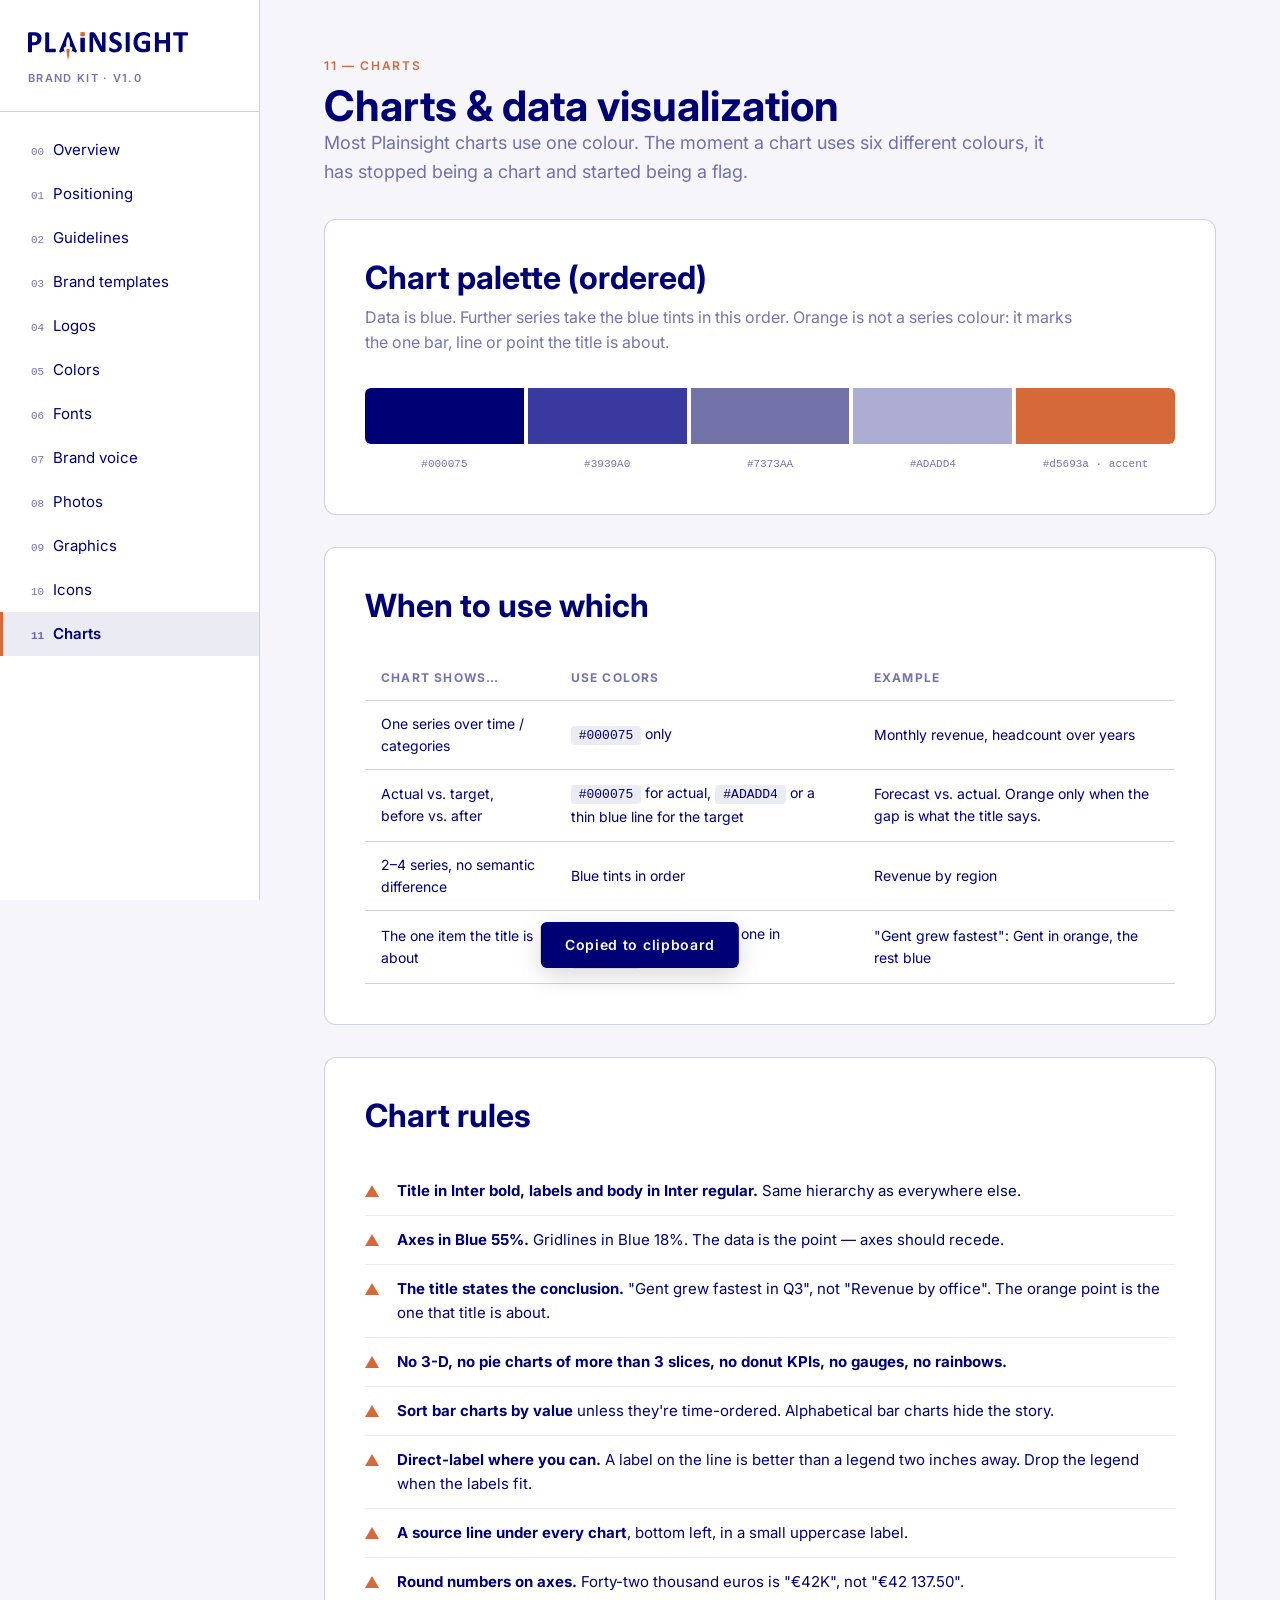
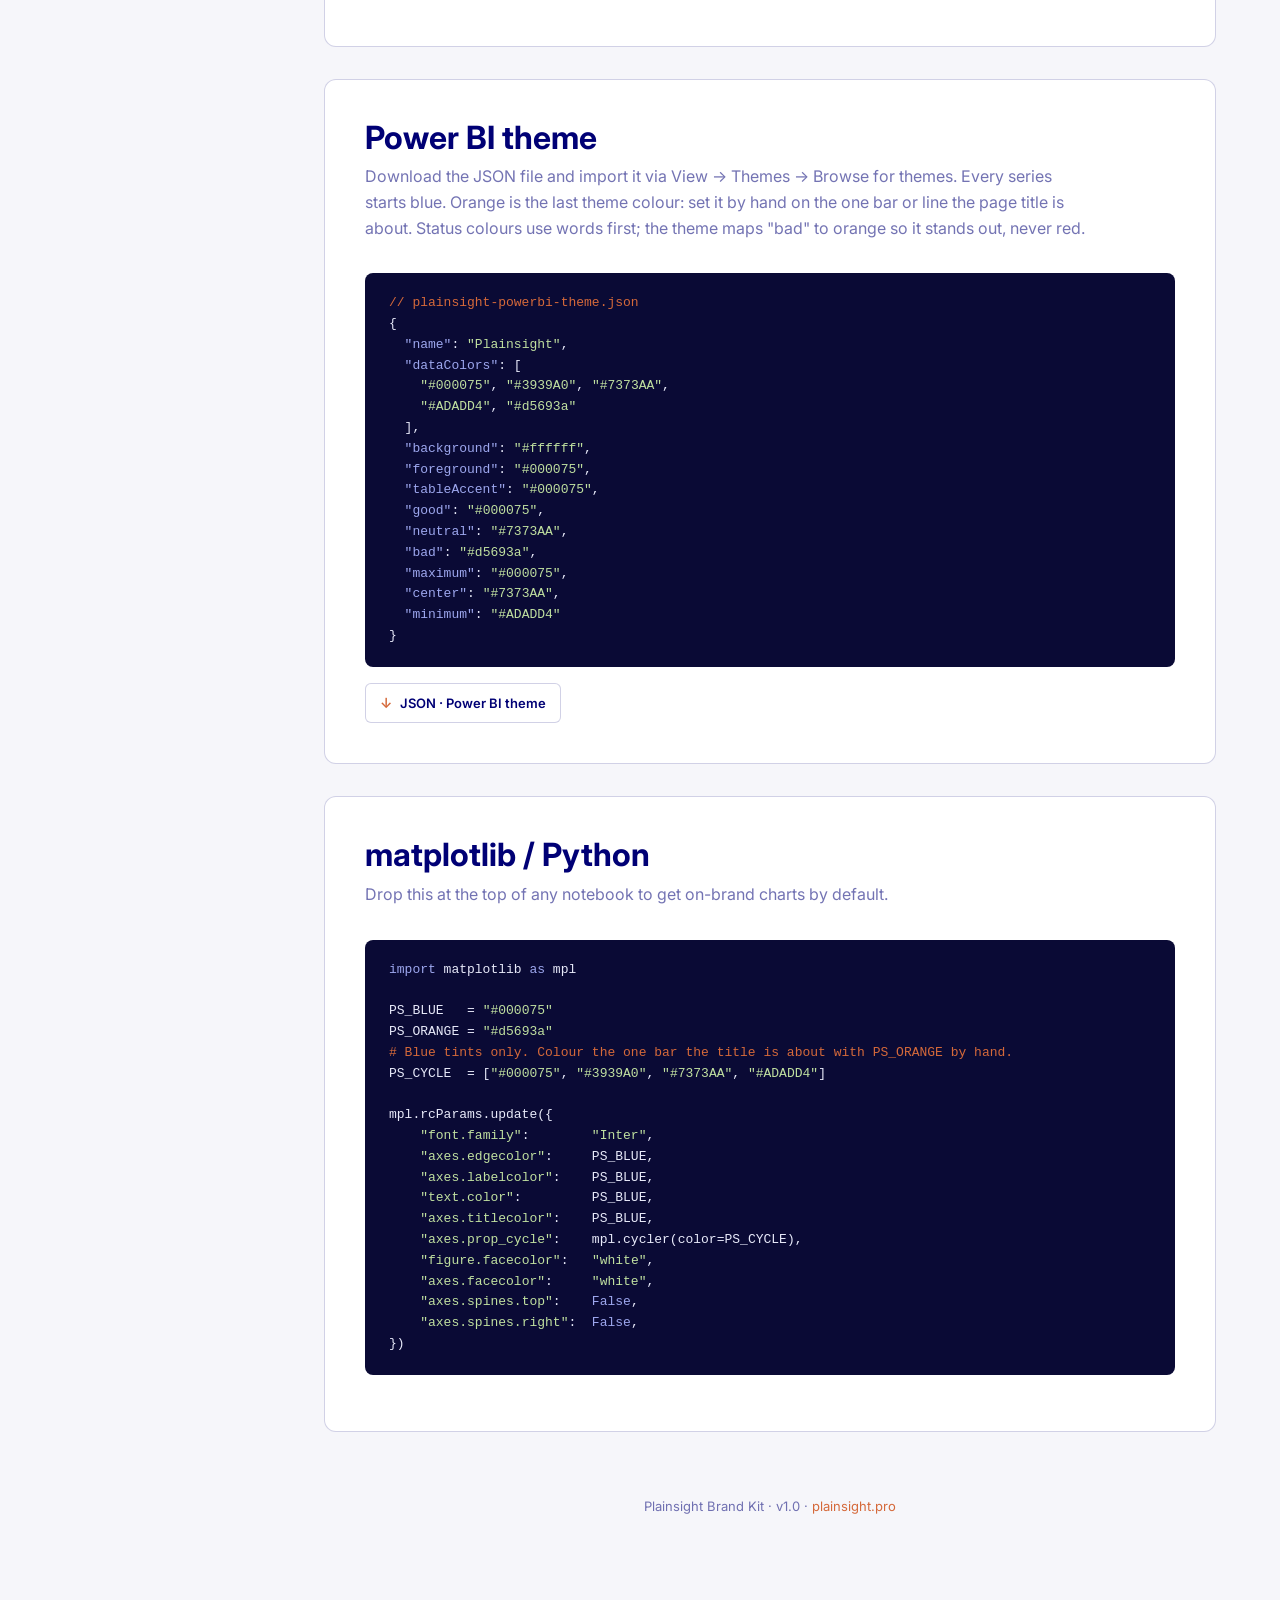
==== commit 0f795f3f: "typography: Inter only, drop Titillium Web, allow Calibri and Segoe UI Bo's decision (2026-11-16): T" ====
--- a/charts.html
+++ b/charts.html
@@ -6,7 +6,7 @@
 <title>Charts · Plainsight Brand Kit</title>
 <link rel="preconnect" href="https://fonts.googleapis.com">
 <link rel="preconnect" href="https://fonts.gstatic.com" crossorigin>
-<link href="https://fonts.googleapis.com/css2?family=Titillium+Web:wght@400;600;700&family=Inter:wght@400;500;600;700&display=swap" rel="stylesheet">
+<link href="https://fonts.googleapis.com/css2?family=Inter:wght@400;500;600;700&display=swap" rel="stylesheet">
 <link rel="stylesheet" href="css/style.css">
 <link rel="icon" href="assets/logos/plainsight-logo-blue.svg">
 </head>
@@ -84,7 +84,7 @@
       </div>
 
       <ul class="rules">
-        <li><b>Title in Titillium Web, body in Inter.</b> Same hierarchy as everywhere else.</li>
+        <li><b>Title in Inter bold, labels and body in Inter regular.</b> Same hierarchy as everywhere else.</li>
         <li><b>Axes in Blue 55%.</b> Gridlines in Blue 18%. The data is the point — axes should recede.</li>
         <li><b>The title states the conclusion.</b> "Gent grew fastest in Q3", not "Revenue by office". The orange point is the one that title is about.</li>
         <li><b>No 3-D, no pie charts of more than 3 slices, no donut KPIs, no gauges, no rainbows.</b></li>
--- a/css/style.css
+++ b/css/style.css
@@ -11,8 +11,8 @@
   --ps-blue-55: rgba(0, 0, 117, 0.55);
   --ps-blue-18: rgba(0, 0, 117, 0.18);
   --ps-blue-08: rgba(0, 0, 117, 0.08);
-  --font-head: "Titillium Web", "Segoe UI", Arial, sans-serif;
-  --font-body: "Inter", "Segoe UI", Arial, sans-serif;
+  --font-head: "Inter", "Segoe UI", Calibri, Arial, sans-serif;
+  --font-body: "Inter", "Segoe UI", Calibri, Arial, sans-serif;
   --font-mono: "SF Mono", "Menlo", "Consolas", monospace;
 }
 
